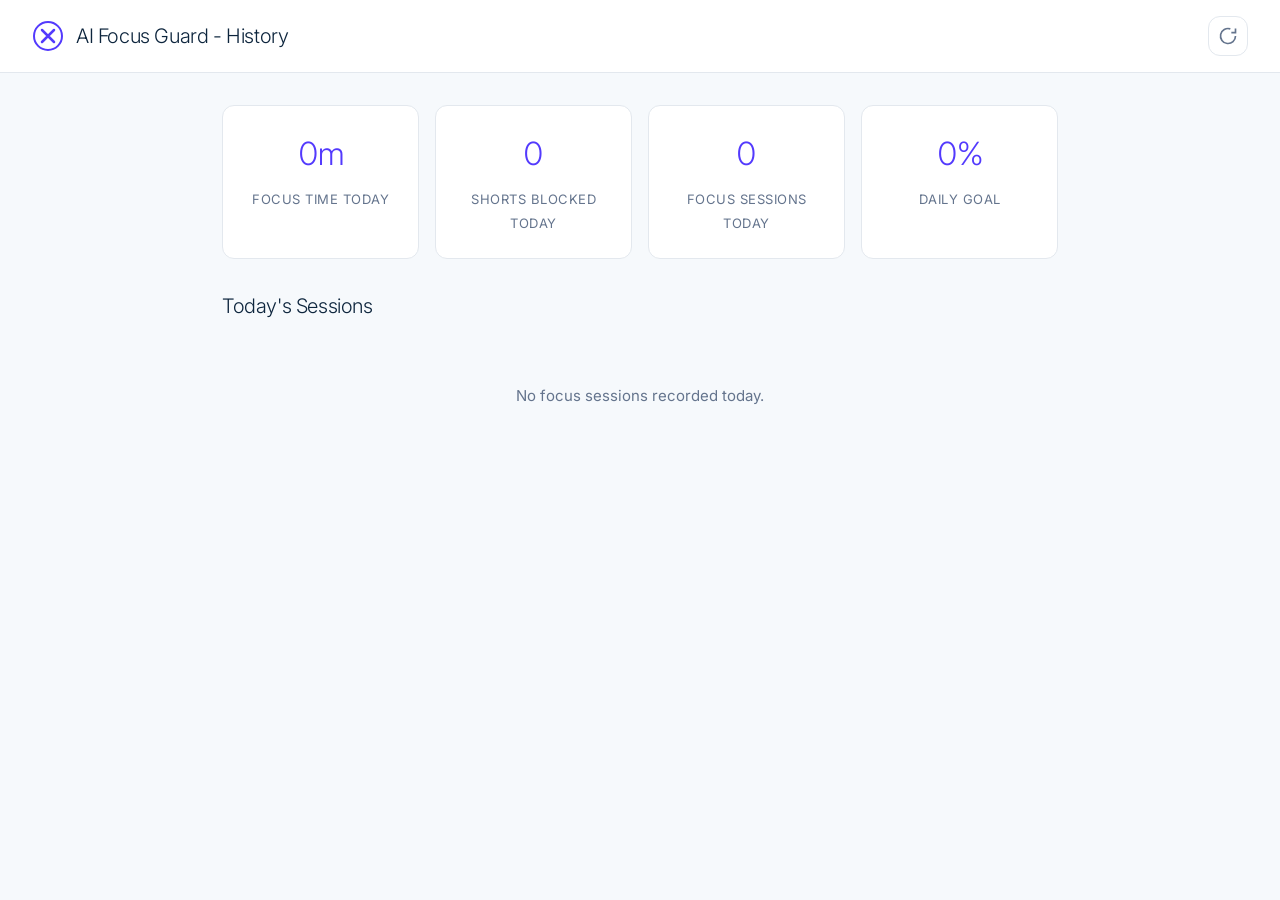
==== src/pages/history.html @ 0d31d93b "Add History page with daily progress" ====
<!DOCTYPE html>
<html lang="en">
<head>
  <meta charset="UTF-8">
  <meta name="viewport" content="width=device-width, initial-scale=1.0">
  <title>AI Focus Guard - History</title>
  <link rel="preconnect" href="https://fonts.googleapis.com">
  <link rel="preconnect" href="https://fonts.gstatic.com" crossorigin>
  <link href="https://fonts.googleapis.com/css2?family=Inter:wght@300;400;500;600&display=swap" rel="stylesheet">
  <link rel="stylesheet" href="history.css">
</head>
<body>
  <div class="history-container">
    <header class="history-header">
      <div class="header-left">
        <svg class="logo-icon" width="32" height="32" viewBox="0 0 32 32" fill="none">
          <circle cx="16" cy="16" r="14" stroke="#533afd" stroke-width="2"/>
          <path d="M10 10L22 22M22 10L10 22" stroke="#533afd" stroke-width="2.5" stroke-linecap="round"/>
        </svg>
        <h1 class="logo-text">AI Focus Guard - History</h1>
      </div>
      <div class="header-right">
        <button class="icon-btn" id="btn-refresh" title="Refresh">
          <svg width="20" height="20" viewBox="0 0 24 24" fill="none" stroke="currentColor" stroke-width="2">
            <path d="M21 12a9 9 0 11-6.219-8.56"/>
            <path d="M21 3v5h-5"/>
          </svg>
        </button>
      </div>
    </header>

    <main class="history-main">
      <section class="summary-grid">
        <div class="summary-card">
          <span class="summary-value" id="stat-focus-time">0m</span>
          <span class="summary-label">Focus Time Today</span>
        </div>
        <div class="summary-card">
          <span class="summary-value" id="stat-blocked">0</span>
          <span class="summary-label">Shorts Blocked Today</span>
        </div>
        <div class="summary-card">
          <span class="summary-value" id="stat-sessions">0</span>
          <span class="summary-label">Focus Sessions Today</span>
        </div>
        <div class="summary-card">
          <span class="summary-value" id="stat-goal">0%</span>
          <span class="summary-label">Daily Goal</span>
        </div>
      </section>

      <section class="timeline-section">
        <h2 class="section-title">Today's Sessions</h2>
        <div class="timeline" id="timeline">
          <p class="empty-state">No focus sessions recorded today.</p>
        </div>
      </section>
    </main>
  </div>
  <script src="history.js" type="module"></script>
</body>
</html>
---- src/pages/history.css ----
* {
  margin: 0;
  padding: 0;
  box-sizing: border-box;
}

:root {
  --color-primary: #533afd;
  --color-primary-press: #2e2b8c;
  --color-surface: #ffffff;
  --color-surface-soft: #f6f9fc;
  --color-ink: #0d253d;
  --color-ink-muted: #64748d;
  --color-hairline: #e3e8ee;
  --color-hairline-input: #a8c3de;
  --radius-md: 8px;
  --radius-lg: 12px;
  --radius-pill: 9999px;
}

body {
  font-family: 'Inter', -apple-system, BlinkMacSystemFont, 'SF Pro Display', system-ui, sans-serif;
  font-feature-settings: 'ss01';
  background: var(--color-surface-soft);
  color: var(--color-ink);
  line-height: 1.5;
  min-height: 100vh;
}

.history-container {
  display: flex;
  flex-direction: column;
  min-height: 100vh;
}

.history-header {
  display: flex;
  align-items: center;
  justify-content: space-between;
  padding: 16px 32px;
  background: var(--color-surface);
  border-bottom: 1px solid var(--color-hairline);
  position: sticky;
  top: 0;
  z-index: 100;
}

.header-left {
  display: flex;
  align-items: center;
  gap: 12px;
}

.logo-text {
  font-size: 20px;
  font-weight: 300;
  color: var(--color-ink);
  letter-spacing: -0.4px;
}

.header-right {
  display: flex;
  gap: 8px;
}

.icon-btn {
  width: 40px;
  height: 40px;
  display: flex;
  align-items: center;
  justify-content: center;
  background: transparent;
  border: 1px solid var(--color-hairline);
  border-radius: var(--radius-lg);
  color: var(--color-ink-muted);
  cursor: pointer;
  transition: all 0.2s ease;
}

.icon-btn:hover {
  background: var(--color-surface-soft);
  border-color: var(--color-hairline-input);
  color: var(--color-ink);
}

.history-main {
  flex: 1;
  padding: 32px;
  max-width: 900px;
  margin: 0 auto;
  width: 100%;
}

.summary-grid {
  display: grid;
  grid-template-columns: repeat(auto-fit, minmax(180px, 1fr));
  gap: 16px;
  margin-bottom: 32px;
}

.summary-card {
  background: var(--color-surface);
  border: 1px solid var(--color-hairline);
  border-radius: var(--radius-lg);
  padding: 24px;
  text-align: center;
}

.summary-value {
  display: block;
  font-size: 32px;
  font-weight: 300;
  color: var(--color-primary);
  letter-spacing: -0.64px;
  font-feature-settings: 'tnum';
  margin-bottom: 8px;
}

.summary-label {
  font-size: 13px;
  color: var(--color-ink-muted);
  text-transform: uppercase;
  letter-spacing: 0.5px;
}

.section-title {
  font-size: 20px;
  font-weight: 300;
  color: var(--color-ink);
  margin-bottom: 16px;
  letter-spacing: -0.4px;
}

.timeline {
  display: flex;
  flex-direction: column;
  gap: 12px;
}

.timeline-item {
  display: flex;
  align-items: center;
  justify-content: space-between;
  padding: 16px 20px;
  background: var(--color-surface);
  border: 1px solid var(--color-hairline);
  border-radius: var(--radius-lg);
}

.timeline-time {
  font-size: 14px;
  color: var(--color-ink);
  font-weight: 500;
  font-feature-settings: 'tnum';
}

.timeline-duration {
  font-size: 14px;
  color: var(--color-primary);
  font-weight: 500;
  font-feature-settings: 'tnum';
}

.empty-state {
  text-align: center;
  padding: 48px;
  color: var(--color-ink-muted);
  font-size: 15px;
}

@media (max-width: 600px) {
  .history-header {
    padding: 12px 16px;
  }
  .history-main {
    padding: 16px;
  }
}
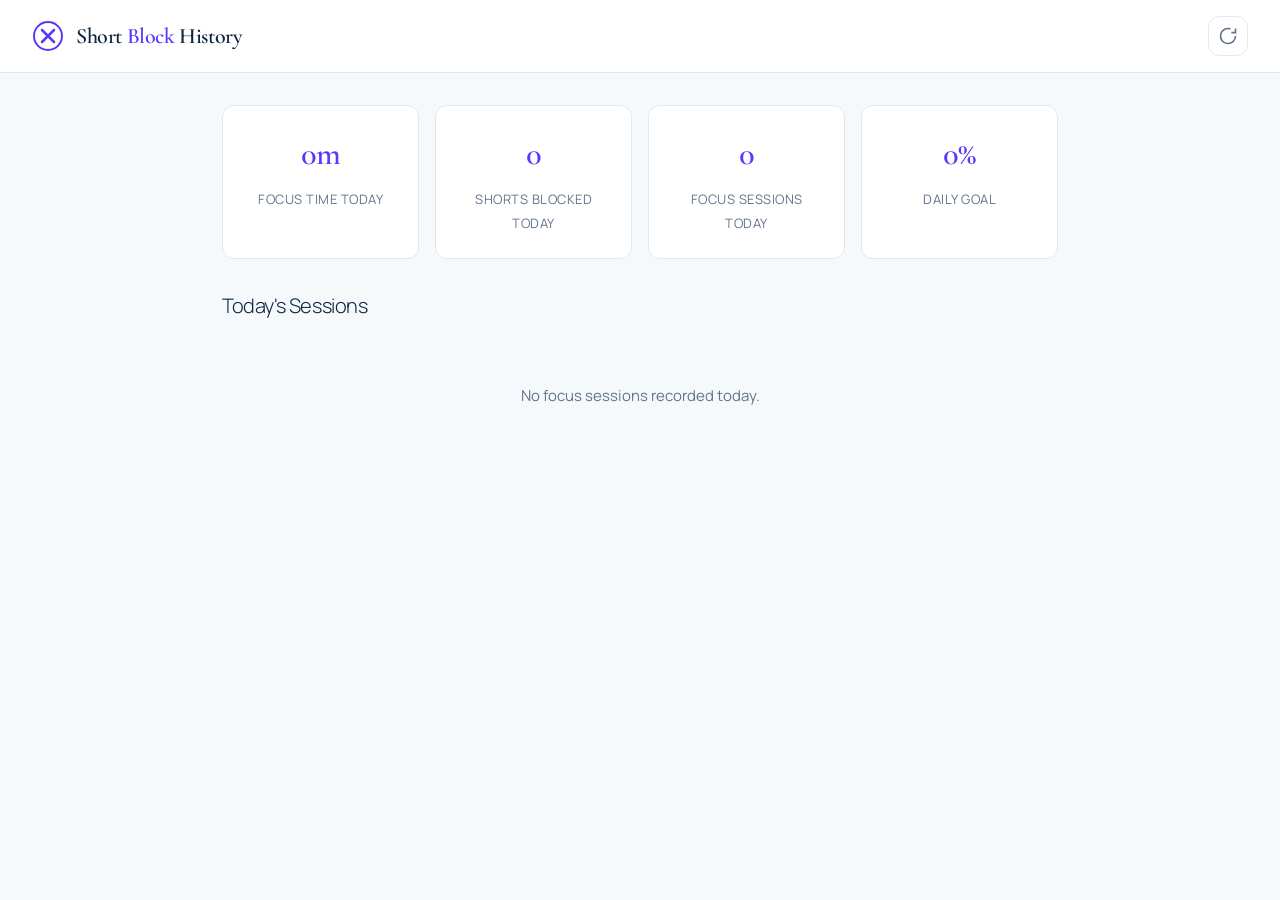
==== commit f5f6775d: "Apply premium light-pink design system to popup and pages" ====
--- a/src/pages/history.html
+++ b/src/pages/history.html
@@ -17,7 +17,7 @@
           <circle cx="16" cy="16" r="14" stroke="#533afd" stroke-width="2"/>
           <path d="M10 10L22 22M22 10L10 22" stroke="#533afd" stroke-width="2.5" stroke-linecap="round"/>
         </svg>
-        <h1 class="logo-text">AI Focus Guard - History</h1>
+        <h1 class="logo-text">Short <span class="logo-accent">Block</span> History</h1>
       </div>
       <div class="header-right">
         <button class="icon-btn" id="btn-refresh" title="Refresh">
--- a/src/pages/history.css
+++ b/src/pages/history.css
@@ -1,7 +1,35 @@
+@import url('https://fonts.googleapis.com/css2?family=Cormorant+Garamond:wght@400;500;600;700&family=Manrope:wght@300;400;500;600&display=swap');
+
+:root {
+  --font-display: 'Cormorant Garamond', 'Georgia', serif;
+  --font-body: 'Manrope', 'Inter', -apple-system, BlinkMacSystemFont, sans-serif;
+  --color-primary: #f2a7c3;
+  --color-primary-press: #f7c2d4;
+  --color-surface: #ffffff;
+  --color-surface-soft: #fdf0f3;
+  --color-ink: #1a0d12;
+  --color-ink-muted: #6b4a52;
+  --color-hairline: #eedfe3;
+}
+
+[data-theme="dark"] {
+  --color-primary: #f7b6c9;
+  --color-primary-press: #f9c5d5;
+  --color-surface: #1a1014;
+  --color-surface-soft: #24151b;
+  --color-ink: #f5ecef;
+  --color-ink-muted: #b89aa2;
+  --color-hairline: #3a242c;
+}
+
 * {
   margin: 0;
   padding: 0;
   box-sizing: border-box;
+}
+
+body {
+  font-family: var(--font-body);
 }
 
 :root {
@@ -19,7 +47,7 @@
 }
 
 body {
-  font-family: 'Inter', -apple-system, BlinkMacSystemFont, 'SF Pro Display', system-ui, sans-serif;
+  font-family: var(--font-body);
   font-feature-settings: 'ss01';
   background: var(--color-surface-soft);
   color: var(--color-ink);
@@ -52,10 +80,15 @@
 }
 
 .logo-text {
-  font-size: 20px;
-  font-weight: 300;
+  font-family: var(--font-display);
+  font-size: 22px;
+  font-weight: 600;
   color: var(--color-ink);
   letter-spacing: -0.4px;
+}
+
+.logo-accent {
+  color: var(--color-primary);
 }
 
 .header-right {
@@ -107,9 +140,10 @@
 }
 
 .summary-value {
+  font-family: var(--font-display);
   display: block;
   font-size: 32px;
-  font-weight: 300;
+  font-weight: 600;
   color: var(--color-primary);
   letter-spacing: -0.64px;
   font-feature-settings: 'tnum';
